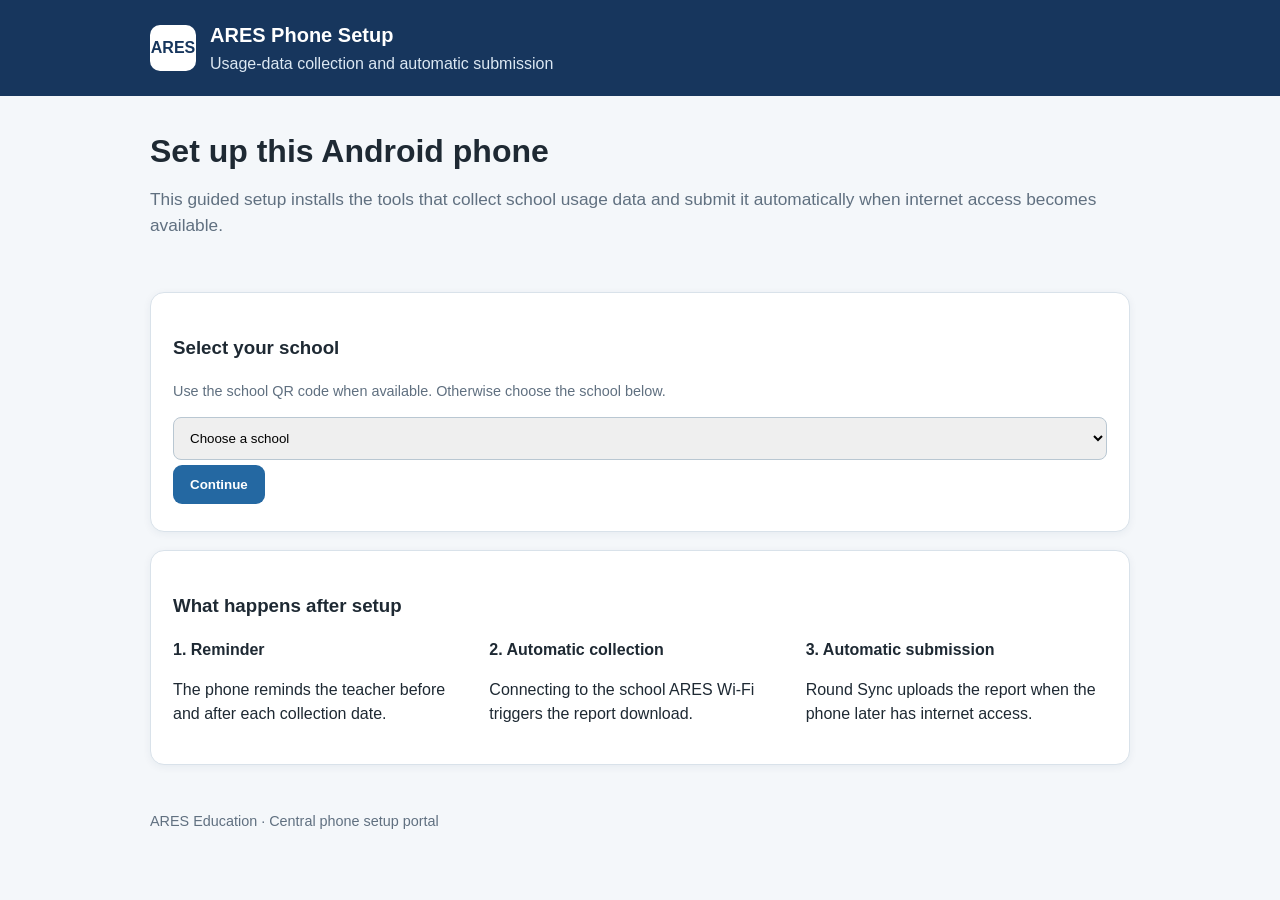
==== public/setup.html @ 6d2ea861 "Initial ARES usage collection implementation" ====
<!doctype html><html lang="en"><head><meta charset="utf-8"><meta name="viewport" content="width=device-width,initial-scale=1"><title>ARES Guided Setup</title><link rel="stylesheet" href="assets/css/site.css"></head><body>
<header><div class="wrap brand"><div class="mark">ARES</div><div><h1>ARES Guided Setup</h1><p id="subtitle">Preparing school configuration…</p></div></div></header>
<main class="wrap"><section class="hero"><h2>Complete these setup steps</h2><div class="progress"><div id="progressBar"></div></div><p id="progressText" class="small">0 of 6 completed</p></section>
<div id="schoolCard" class="school-banner"></div><div id="errorBox" class="notice error hidden"></div><div id="assetWarning" class="notice warn hidden"></div>
<section class="card step"><div class="stepno">1</div><div><h3>Install Round Sync</h3><p>Install the approved Round Sync release. Android may ask you to allow installation from your browser.</p><a id="roundSyncBtn" class="btn" href="#">Download Round Sync</a><a class="btn secondary" href="https://github.com/newhinton/Round-Sync/releases" target="_blank" rel="noopener">Official releases</a><div class="checklist"><label><input type="checkbox" data-check="roundsync-installed"> Round Sync is installed</label></div></div></section>
<section class="card step"><div class="stepno">2</div><div><h3>Install MacroDroid</h3><p>MacroDroid manages reminders, detects the ARES Wi-Fi connection, and starts collection.</p><a class="btn" href="https://play.google.com/store/apps/details?id=com.arlosoft.macrodroid" target="_blank" rel="noopener">Install from Google Play</a><div class="checklist"><label><input type="checkbox" data-check="macrodroid-installed"> MacroDroid is installed</label></div></div></section>
<section class="card step"><div class="stepno">3</div><div><h3>Import Round Sync settings</h3><p>Download the common ARES configuration, then in Round Sync choose <strong>Import Config</strong>.</p><a id="roundConfigBtn" class="btn" href="#" download>Download Round Sync configuration</a><div class="checklist"><label><input type="checkbox" data-check="roundsync-imported"> Configuration imported successfully</label></div></div></section>
<section class="card step"><div class="stepno">4</div><div><h3>Import school automation</h3><p>This file contains the school code, ARES Wi-Fi name, local server address, reminder dates, and collection workflow.</p><a id="macroConfigBtn" class="btn" href="#" download>Download school automation</a><div class="checklist"><label><input type="checkbox" data-check="macro-imported"> School automation imported</label></div></div></section>
<section class="card step"><div class="stepno">5</div><div><h3>Approve required permissions</h3><div class="checklist"><label><input type="checkbox" data-check="notifications"> Notifications allowed for both apps</label><label><input type="checkbox" data-check="files"> Downloads/ARES-Usage folder access allowed</label><label><input type="checkbox" data-check="wifi"> Wi-Fi / nearby-device permission allowed</label><label><input type="checkbox" data-check="battery"> Battery use set to unrestricted</label><label><input type="checkbox" data-check="background"> Background data and autostart allowed</label></div></div></section>
<section class="card step"><div class="stepno">6</div><div><h3>Run the internet test</h3><p>Download the test file, place it in the ARES usage folder, then run the Round Sync task. The central system should receive it.</p><a id="testFileBtn" class="btn" href="#" download>Download test file</a><button id="recordTestBtn" class="btn success">Record test attempt</button><div id="testResult" class="notice hidden"></div><div class="checklist"><label><input type="checkbox" data-check="test-complete"> Central test confirmed</label></div></div></section>
<section class="card"><h3>School-network validation</h3><p>At the school, connect this phone to <strong id="ssidText"></strong>. The automation should download a test report from <span class="code" id="serverText"></span>. After leaving that network and regaining internet, Round Sync should submit it.</p><p><a href="troubleshooting.html" class="btn secondary">Troubleshooting</a></p></section>
</main><footer><div class="wrap">Keep this page bookmarked for reinstallation and support.</div></footer><script src="assets/js/common.js"></script><script src="assets/js/setup.js"></script></body></html>
---- public/assets/css/site.css ----
:root{--navy:#17365d;--blue:#2468a2;--green:#2f7d4a;--gold:#d99b2b;--red:#a23832;--ink:#1e2933;--muted:#607080;--line:#d9e2ea;--bg:#f4f7fa;--white:#fff}
*{box-sizing:border-box}body{margin:0;font-family:Arial,Helvetica,sans-serif;color:var(--ink);background:var(--bg);line-height:1.5}a{color:var(--blue)}header{background:var(--navy);color:#fff;padding:20px 0}.wrap{width:min(980px,92vw);margin:auto}.brand{display:flex;gap:14px;align-items:center}.mark{width:46px;height:46px;border-radius:10px;background:#fff;color:var(--navy);display:grid;place-items:center;font-weight:700}.brand h1{font-size:1.25rem;margin:0}.brand p{margin:2px 0 0;color:#dce8f3}.hero{padding:34px 0 18px}.hero h2{font-size:2rem;line-height:1.15;margin:.2rem 0}.hero p{font-size:1.08rem;color:var(--muted)}.card{background:var(--white);border:1px solid var(--line);border-radius:14px;padding:22px;margin:18px 0;box-shadow:0 2px 9px rgba(23,54,93,.06)}.step{display:grid;grid-template-columns:44px 1fr;gap:14px}.stepno{width:36px;height:36px;border-radius:50%;display:grid;place-items:center;background:var(--navy);color:#fff;font-weight:700}.btn{display:inline-block;border:0;border-radius:9px;background:var(--blue);color:#fff;text-decoration:none;padding:12px 17px;font-weight:700;cursor:pointer;margin:5px 8px 5px 0}.btn.secondary{background:#eef4f8;color:var(--navy);border:1px solid #b9cbd9}.btn.success{background:var(--green)}.btn.warn{background:var(--gold);color:#202020}.notice{border-left:5px solid var(--blue);background:#eef6fb;padding:13px 15px;border-radius:7px}.notice.warn{border-color:var(--gold);background:#fff8e9}.notice.error{border-color:var(--red);background:#fff0ef}.status{display:inline-flex;align-items:center;gap:7px;border-radius:20px;padding:6px 10px;font-weight:700;font-size:.9rem}.status.ok{background:#e7f5ec;color:#22633b}.status.missing{background:#fdecea;color:#8a2f2a}.grid{display:grid;grid-template-columns:repeat(auto-fit,minmax(250px,1fr));gap:15px}.checklist label{display:block;padding:9px 0;border-bottom:1px solid var(--line)}.checklist input{transform:scale(1.25);margin-right:9px}.small{font-size:.9rem;color:var(--muted)}.school-banner{background:#eaf2f9;border:1px solid #c3d5e4;border-radius:12px;padding:16px}.hidden{display:none!important}footer{padding:28px 0;color:var(--muted);font-size:.9rem}.progress{height:10px;background:#dfe7ee;border-radius:10px;overflow:hidden}.progress>div{height:100%;background:var(--green);width:0}.code{font-family:ui-monospace,SFMono-Regular,Consolas,monospace;background:#eef2f5;padding:2px 5px;border-radius:4px}.admin-table{width:100%;border-collapse:collapse}.admin-table th,.admin-table td{padding:9px;border-bottom:1px solid var(--line);text-align:left}.admin-table th{background:#eef3f7}@media(max-width:600px){.hero h2{font-size:1.55rem}.card{padding:17px}.btn{display:block;text-align:center;width:100%;margin:8px 0}.step{grid-template-columns:36px 1fr}}
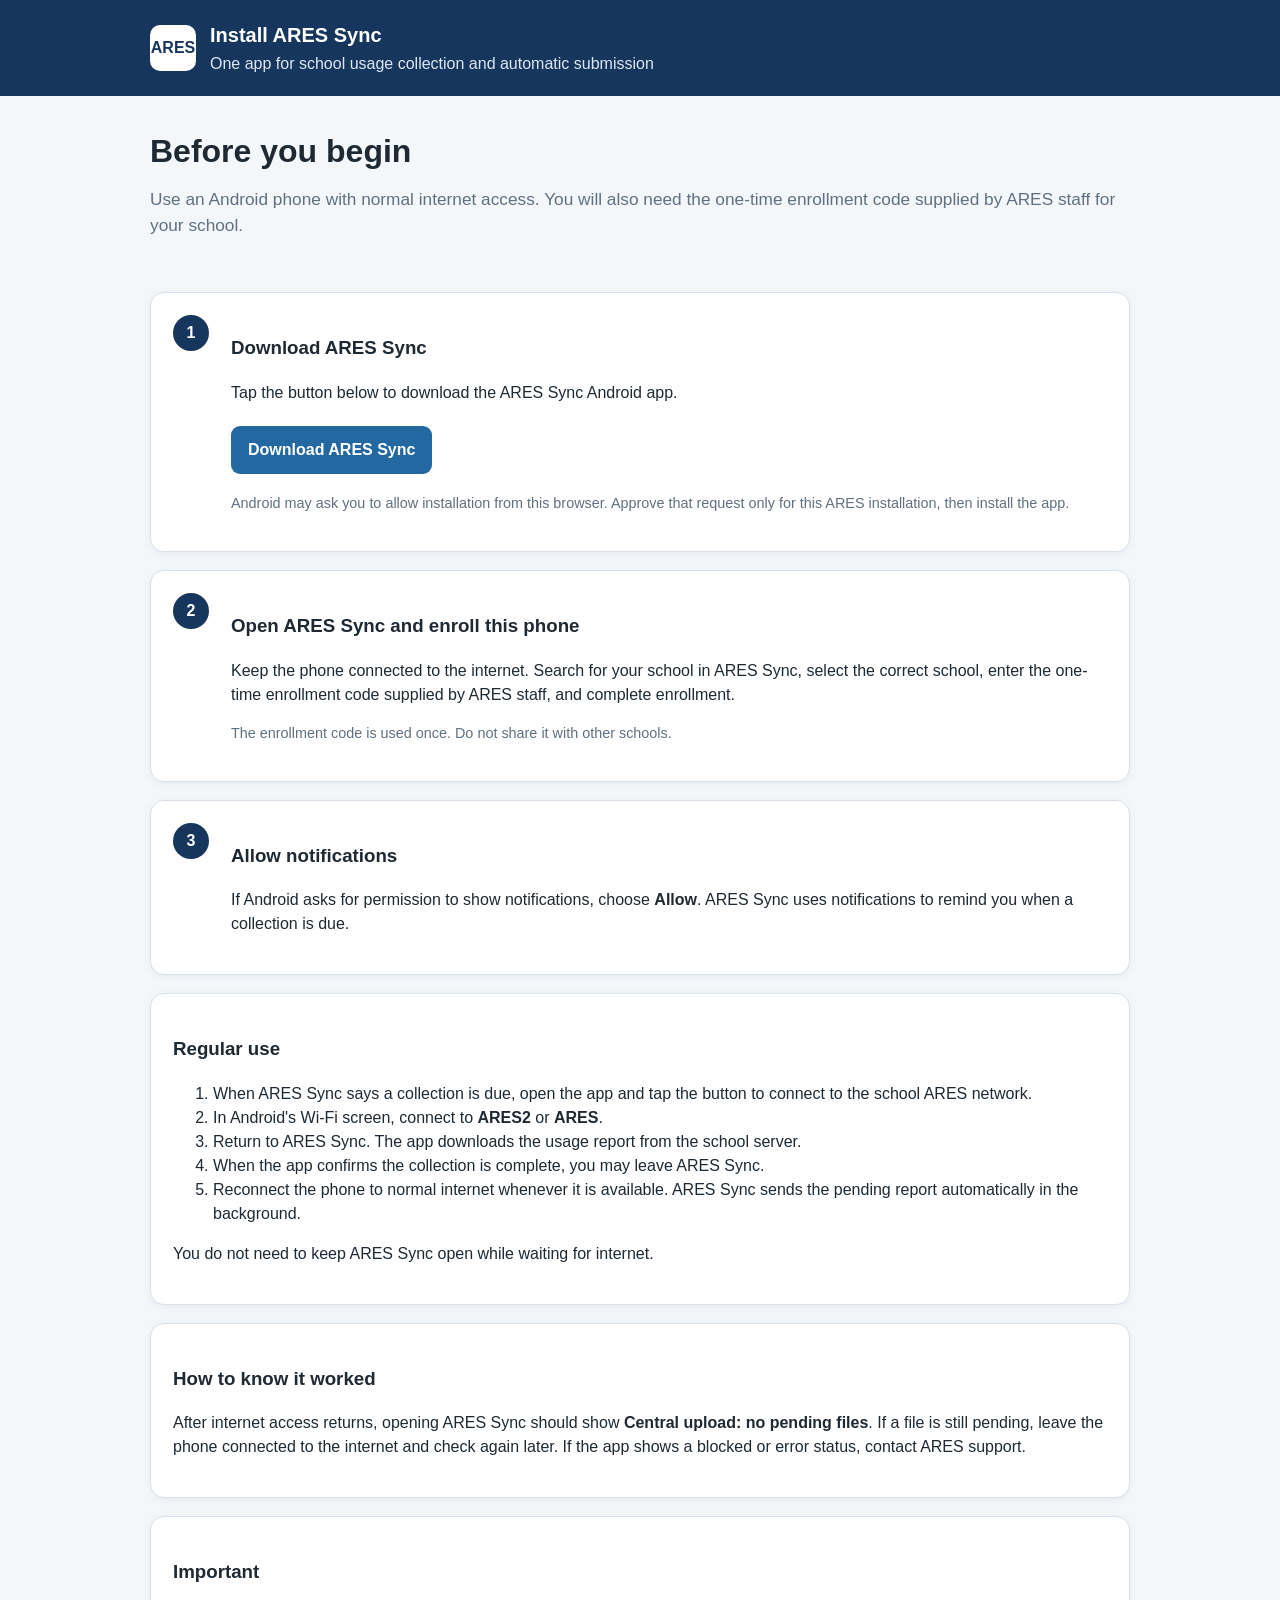
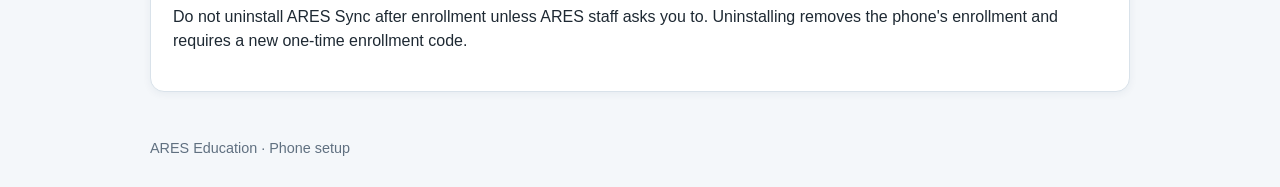
==== commit 26f47ad4: "Replace legacy phone setup portal AI-Task-ID: ares-20260908-teacher-phone-setup AI-Model: sol AI-Rec" ====
--- a/public/setup.html
+++ b/public/setup.html
@@ -1,12 +1,11 @@
-<!doctype html><html lang="en"><head><meta charset="utf-8"><meta name="viewport" content="width=device-width,initial-scale=1"><title>ARES Guided Setup</title><link rel="stylesheet" href="assets/css/site.css"></head><body>
-<header><div class="wrap brand"><div class="mark">ARES</div><div><h1>ARES Guided Setup</h1><p id="subtitle">Preparing school configuration…</p></div></div></header>
-<main class="wrap"><section class="hero"><h2>Complete these setup steps</h2><div class="progress"><div id="progressBar"></div></div><p id="progressText" class="small">0 of 6 completed</p></section>
-<div id="schoolCard" class="school-banner"></div><div id="errorBox" class="notice error hidden"></div><div id="assetWarning" class="notice warn hidden"></div>
-<section class="card step"><div class="stepno">1</div><div><h3>Install Round Sync</h3><p>Install the approved Round Sync release. Android may ask you to allow installation from your browser.</p><a id="roundSyncBtn" class="btn" href="#">Download Round Sync</a><a class="btn secondary" href="https://github.com/newhinton/Round-Sync/releases" target="_blank" rel="noopener">Official releases</a><div class="checklist"><label><input type="checkbox" data-check="roundsync-installed"> Round Sync is installed</label></div></div></section>
-<section class="card step"><div class="stepno">2</div><div><h3>Install MacroDroid</h3><p>MacroDroid manages reminders, detects the ARES Wi-Fi connection, and starts collection.</p><a class="btn" href="https://play.google.com/store/apps/details?id=com.arlosoft.macrodroid" target="_blank" rel="noopener">Install from Google Play</a><div class="checklist"><label><input type="checkbox" data-check="macrodroid-installed"> MacroDroid is installed</label></div></div></section>
-<section class="card step"><div class="stepno">3</div><div><h3>Import Round Sync settings</h3><p>Download the common ARES configuration, then in Round Sync choose <strong>Import Config</strong>.</p><a id="roundConfigBtn" class="btn" href="#" download>Download Round Sync configuration</a><div class="checklist"><label><input type="checkbox" data-check="roundsync-imported"> Configuration imported successfully</label></div></div></section>
-<section class="card step"><div class="stepno">4</div><div><h3>Import school automation</h3><p>This file contains the school code, ARES Wi-Fi name, local server address, reminder dates, and collection workflow.</p><a id="macroConfigBtn" class="btn" href="#" download>Download school automation</a><div class="checklist"><label><input type="checkbox" data-check="macro-imported"> School automation imported</label></div></div></section>
-<section class="card step"><div class="stepno">5</div><div><h3>Approve required permissions</h3><div class="checklist"><label><input type="checkbox" data-check="notifications"> Notifications allowed for both apps</label><label><input type="checkbox" data-check="files"> Downloads/ARES-Usage folder access allowed</label><label><input type="checkbox" data-check="wifi"> Wi-Fi / nearby-device permission allowed</label><label><input type="checkbox" data-check="battery"> Battery use set to unrestricted</label><label><input type="checkbox" data-check="background"> Background data and autostart allowed</label></div></div></section>
-<section class="card step"><div class="stepno">6</div><div><h3>Run the internet test</h3><p>Download the test file, place it in the ARES usage folder, then run the Round Sync task. The central system should receive it.</p><a id="testFileBtn" class="btn" href="#" download>Download test file</a><button id="recordTestBtn" class="btn success">Record test attempt</button><div id="testResult" class="notice hidden"></div><div class="checklist"><label><input type="checkbox" data-check="test-complete"> Central test confirmed</label></div></div></section>
-<section class="card"><h3>School-network validation</h3><p>At the school, connect this phone to <strong id="ssidText"></strong>. The automation should download a test report from <span class="code" id="serverText"></span>. After leaving that network and regaining internet, Round Sync should submit it.</p><p><a href="troubleshooting.html" class="btn secondary">Troubleshooting</a></p></section>
-</main><footer><div class="wrap">Keep this page bookmarked for reinstallation and support.</div></footer><script src="assets/js/common.js"></script><script src="assets/js/setup.js"></script></body></html>
+<!doctype html><html lang="en"><head><meta charset="utf-8"><meta name="viewport" content="width=device-width,initial-scale=1"><title>Install ARES Sync</title><link rel="stylesheet" href="assets/css/site.css"></head><body>
+<header><div class="wrap brand"><div class="mark">ARES</div><div><h1>Install ARES Sync</h1><p>One app for school usage collection and automatic submission</p></div></div></header>
+<main class="wrap">
+<section class="hero"><h2>Before you begin</h2><p>Use an Android phone with normal internet access. You will also need the one-time enrollment code supplied by ARES staff for your school.</p></section>
+<section class="card step"><div class="stepno">1</div><div><h3>Download ARES Sync</h3><p>Tap the button below to download the ARES Sync Android app.</p><a class="btn" href="assets/downloads/ares-sync.apk" download>Download ARES Sync</a><p class="small">Android may ask you to allow installation from this browser. Approve that request only for this ARES installation, then install the app.</p></div></section>
+<section class="card step"><div class="stepno">2</div><div><h3>Open ARES Sync and enroll this phone</h3><p>Keep the phone connected to the internet. Search for your school in ARES Sync, select the correct school, enter the one-time enrollment code supplied by ARES staff, and complete enrollment.</p><p class="small">The enrollment code is used once. Do not share it with other schools.</p></div></section>
+<section class="card step"><div class="stepno">3</div><div><h3>Allow notifications</h3><p>If Android asks for permission to show notifications, choose <strong>Allow</strong>. ARES Sync uses notifications to remind you when a collection is due.</p></div></section>
+<section class="card"><h3>Regular use</h3><ol><li>When ARES Sync says a collection is due, open the app and tap the button to connect to the school ARES network.</li><li>In Android's Wi-Fi screen, connect to <strong>ARES2</strong> or <strong>ARES</strong>.</li><li>Return to ARES Sync. The app downloads the usage report from the school server.</li><li>When the app confirms the collection is complete, you may leave ARES Sync.</li><li>Reconnect the phone to normal internet whenever it is available. ARES Sync sends the pending report automatically in the background.</li></ol><p>You do not need to keep ARES Sync open while waiting for internet.</p></section>
+<section class="card"><h3>How to know it worked</h3><p>After internet access returns, opening ARES Sync should show <strong>Central upload: no pending files</strong>. If a file is still pending, leave the phone connected to the internet and check again later. If the app shows a blocked or error status, contact ARES support.</p></section>
+<section class="card"><h3>Important</h3><p>Do not uninstall ARES Sync after enrollment unless ARES staff asks you to. Uninstalling removes the phone's enrollment and requires a new one-time enrollment code.</p></section>
+</main><footer><div class="wrap">ARES Education · Phone setup</div></footer></body></html>
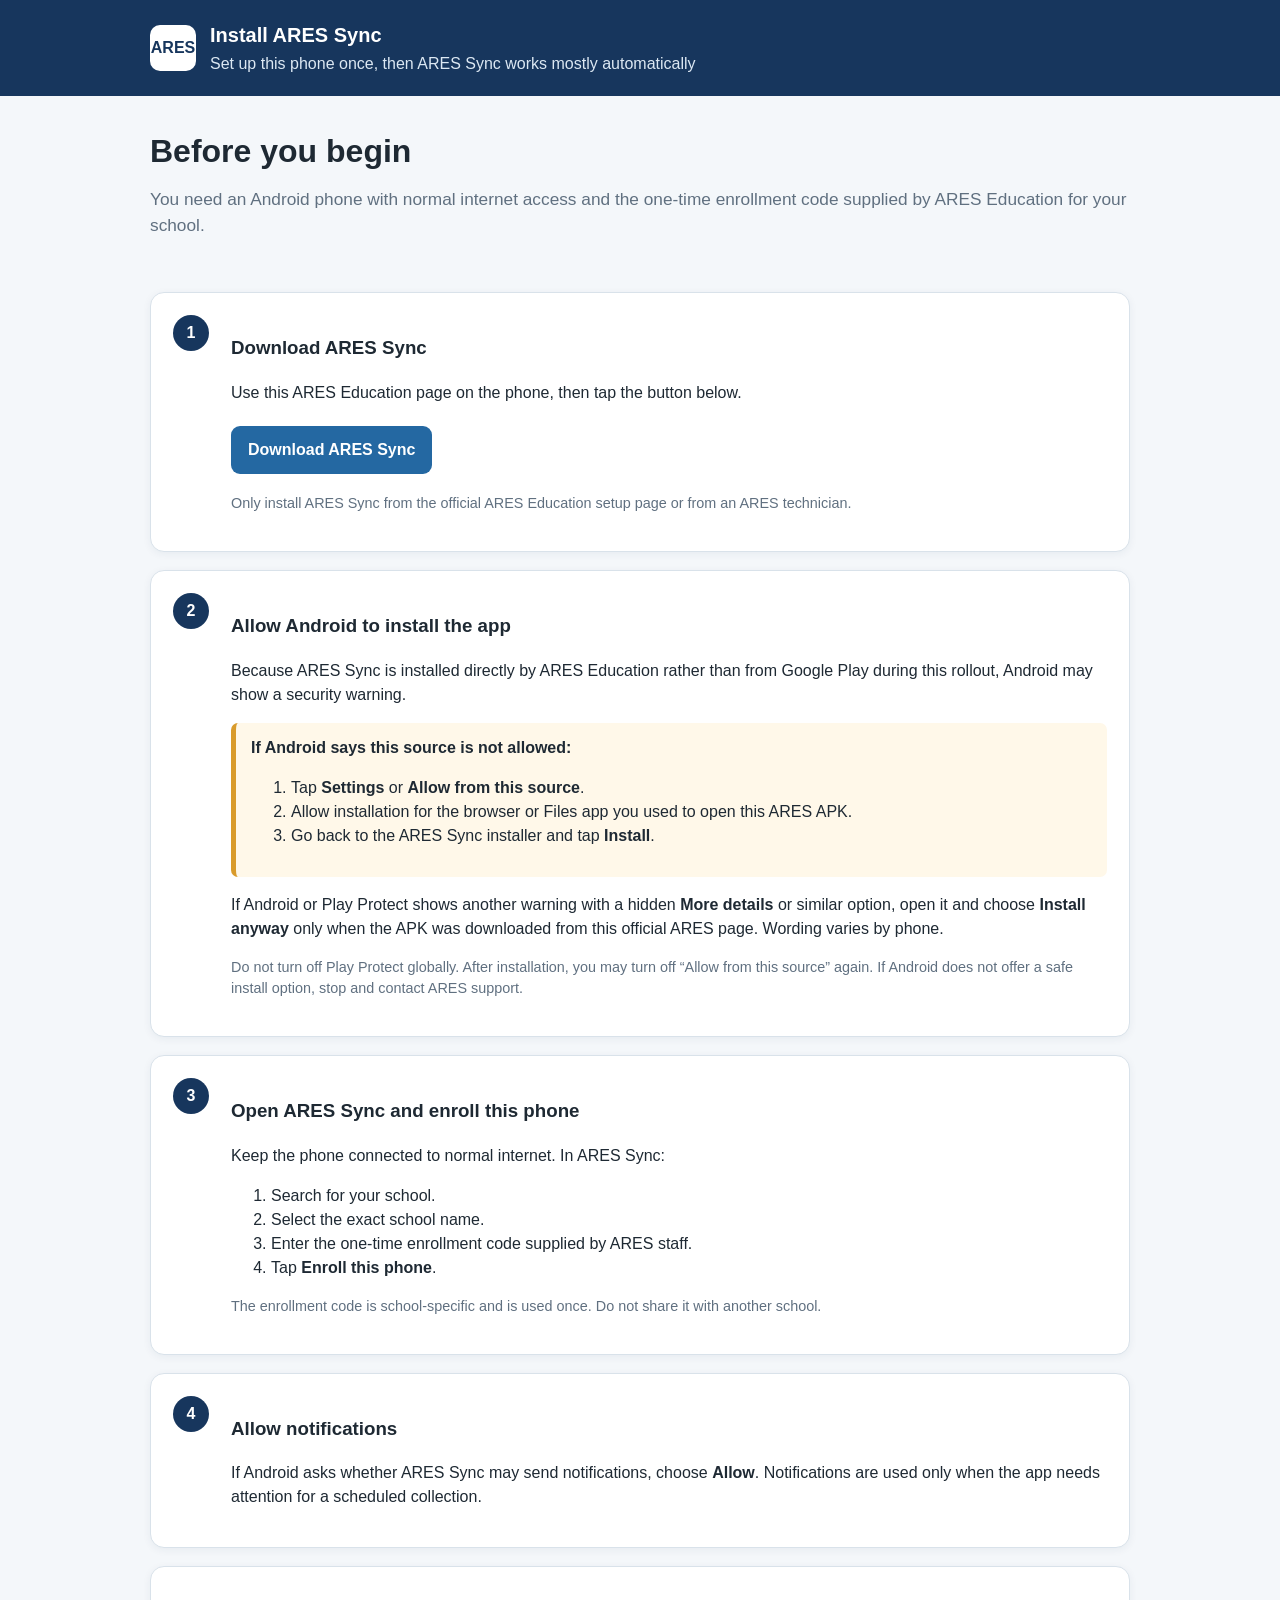
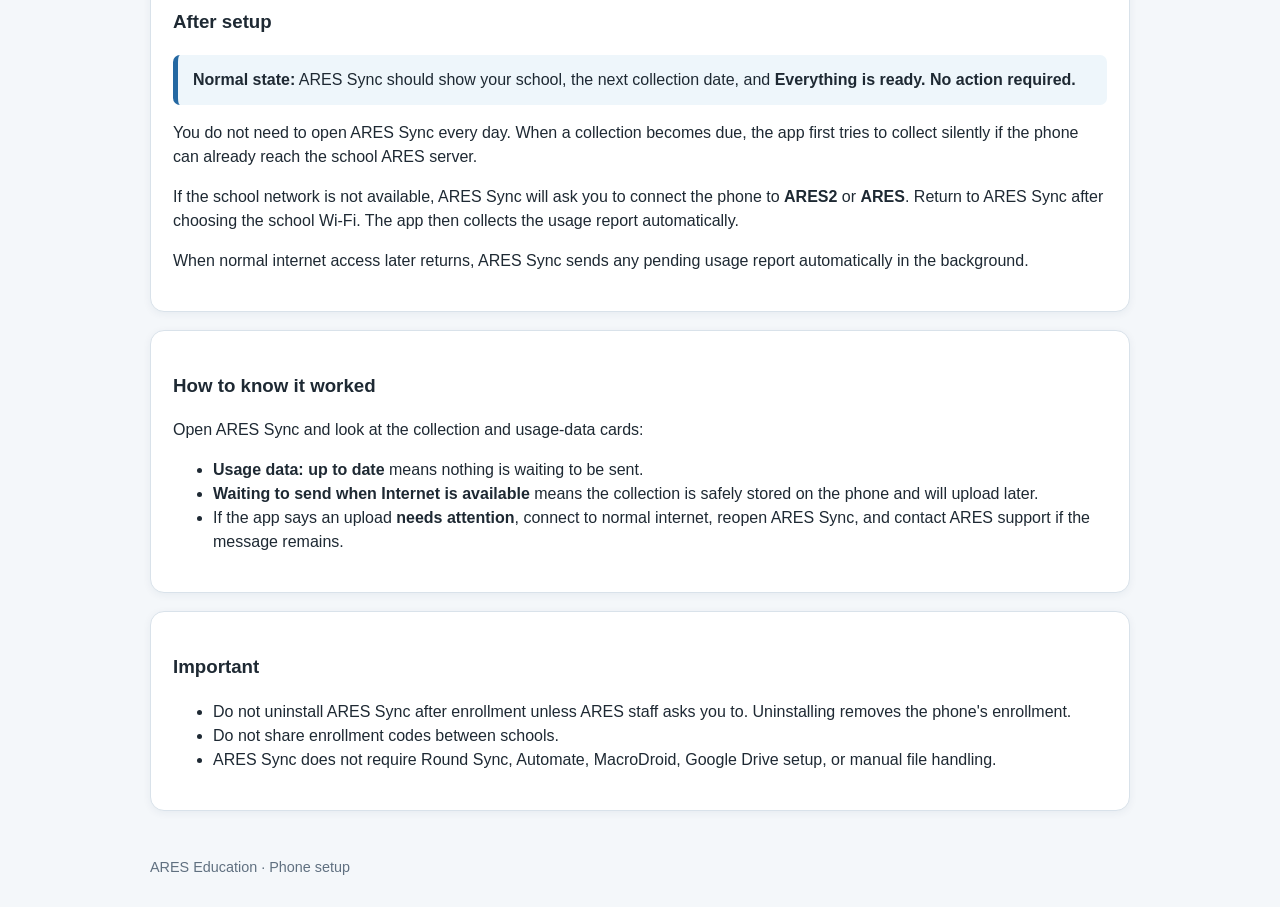
==== commit bb2737f0: "Productize Android setup portal and distribution docs AI-Task-ID: ares-20260911-setup-portal-product" ====
--- a/public/setup.html
+++ b/public/setup.html
@@ -1,11 +1,107 @@
-<!doctype html><html lang="en"><head><meta charset="utf-8"><meta name="viewport" content="width=device-width,initial-scale=1"><title>Install ARES Sync</title><link rel="stylesheet" href="assets/css/site.css"></head><body>
-<header><div class="wrap brand"><div class="mark">ARES</div><div><h1>Install ARES Sync</h1><p>One app for school usage collection and automatic submission</p></div></div></header>
+<!doctype html>
+<html lang="en">
+<head>
+  <meta charset="utf-8">
+  <meta name="viewport" content="width=device-width,initial-scale=1">
+  <title>Install ARES Sync</title>
+  <link rel="stylesheet" href="assets/css/site.css">
+</head>
+<body>
+<header>
+  <div class="wrap brand">
+    <div class="mark">ARES</div>
+    <div>
+      <h1>Install ARES Sync</h1>
+      <p>Set up this phone once, then ARES Sync works mostly automatically</p>
+    </div>
+  </div>
+</header>
 <main class="wrap">
-<section class="hero"><h2>Before you begin</h2><p>Use an Android phone with normal internet access. You will also need the one-time enrollment code supplied by ARES staff for your school.</p></section>
-<section class="card step"><div class="stepno">1</div><div><h3>Download ARES Sync</h3><p>Tap the button below to download the ARES Sync Android app.</p><a class="btn" href="assets/downloads/ares-sync.apk" download>Download ARES Sync</a><p class="small">Android may ask you to allow installation from this browser. Approve that request only for this ARES installation, then install the app.</p></div></section>
-<section class="card step"><div class="stepno">2</div><div><h3>Open ARES Sync and enroll this phone</h3><p>Keep the phone connected to the internet. Search for your school in ARES Sync, select the correct school, enter the one-time enrollment code supplied by ARES staff, and complete enrollment.</p><p class="small">The enrollment code is used once. Do not share it with other schools.</p></div></section>
-<section class="card step"><div class="stepno">3</div><div><h3>Allow notifications</h3><p>If Android asks for permission to show notifications, choose <strong>Allow</strong>. ARES Sync uses notifications to remind you when a collection is due.</p></div></section>
-<section class="card"><h3>Regular use</h3><ol><li>When ARES Sync says a collection is due, open the app and tap the button to connect to the school ARES network.</li><li>In Android's Wi-Fi screen, connect to <strong>ARES2</strong> or <strong>ARES</strong>.</li><li>Return to ARES Sync. The app downloads the usage report from the school server.</li><li>When the app confirms the collection is complete, you may leave ARES Sync.</li><li>Reconnect the phone to normal internet whenever it is available. ARES Sync sends the pending report automatically in the background.</li></ol><p>You do not need to keep ARES Sync open while waiting for internet.</p></section>
-<section class="card"><h3>How to know it worked</h3><p>After internet access returns, opening ARES Sync should show <strong>Central upload: no pending files</strong>. If a file is still pending, leave the phone connected to the internet and check again later. If the app shows a blocked or error status, contact ARES support.</p></section>
-<section class="card"><h3>Important</h3><p>Do not uninstall ARES Sync after enrollment unless ARES staff asks you to. Uninstalling removes the phone's enrollment and requires a new one-time enrollment code.</p></section>
-</main><footer><div class="wrap">ARES Education · Phone setup</div></footer></body></html>
+  <section class="hero">
+    <h2>Before you begin</h2>
+    <p>You need an Android phone with normal internet access and the one-time enrollment code supplied by ARES Education for your school.</p>
+  </section>
+
+  <section class="card step">
+    <div class="stepno">1</div>
+    <div>
+      <h3>Download ARES Sync</h3>
+      <p>Use this ARES Education page on the phone, then tap the button below.</p>
+      <a class="btn" href="assets/downloads/ares-sync.apk" download>Download ARES Sync</a>
+      <p class="small">Only install ARES Sync from the official ARES Education setup page or from an ARES technician.</p>
+    </div>
+  </section>
+
+  <section class="card step">
+    <div class="stepno">2</div>
+    <div>
+      <h3>Allow Android to install the app</h3>
+      <p>Because ARES Sync is installed directly by ARES Education rather than from Google Play during this rollout, Android may show a security warning.</p>
+      <div class="notice warn">
+        <strong>If Android says this source is not allowed:</strong>
+        <ol>
+          <li>Tap <strong>Settings</strong> or <strong>Allow from this source</strong>.</li>
+          <li>Allow installation for the browser or Files app you used to open this ARES APK.</li>
+          <li>Go back to the ARES Sync installer and tap <strong>Install</strong>.</li>
+        </ol>
+      </div>
+      <p>If Android or Play Protect shows another warning with a hidden <strong>More details</strong> or similar option, open it and choose <strong>Install anyway</strong> only when the APK was downloaded from this official ARES page. Wording varies by phone.</p>
+      <p class="small">Do not turn off Play Protect globally. After installation, you may turn off “Allow from this source” again. If Android does not offer a safe install option, stop and contact ARES support.</p>
+    </div>
+  </section>
+
+  <section class="card step">
+    <div class="stepno">3</div>
+    <div>
+      <h3>Open ARES Sync and enroll this phone</h3>
+      <p>Keep the phone connected to normal internet. In ARES Sync:</p>
+      <ol>
+        <li>Search for your school.</li>
+        <li>Select the exact school name.</li>
+        <li>Enter the one-time enrollment code supplied by ARES staff.</li>
+        <li>Tap <strong>Enroll this phone</strong>.</li>
+      </ol>
+      <p class="small">The enrollment code is school-specific and is used once. Do not share it with another school.</p>
+    </div>
+  </section>
+
+  <section class="card step">
+    <div class="stepno">4</div>
+    <div>
+      <h3>Allow notifications</h3>
+      <p>If Android asks whether ARES Sync may send notifications, choose <strong>Allow</strong>. Notifications are used only when the app needs attention for a scheduled collection.</p>
+    </div>
+  </section>
+
+  <section class="card">
+    <h3>After setup</h3>
+    <div class="notice">
+      <strong>Normal state:</strong> ARES Sync should show your school, the next collection date, and <strong>Everything is ready. No action required.</strong>
+    </div>
+    <p>You do not need to open ARES Sync every day. When a collection becomes due, the app first tries to collect silently if the phone can already reach the school ARES server.</p>
+    <p>If the school network is not available, ARES Sync will ask you to connect the phone to <strong>ARES2</strong> or <strong>ARES</strong>. Return to ARES Sync after choosing the school Wi-Fi. The app then collects the usage report automatically.</p>
+    <p>When normal internet access later returns, ARES Sync sends any pending usage report automatically in the background.</p>
+  </section>
+
+  <section class="card">
+    <h3>How to know it worked</h3>
+    <p>Open ARES Sync and look at the collection and usage-data cards:</p>
+    <ul>
+      <li><strong>Usage data: up to date</strong> means nothing is waiting to be sent.</li>
+      <li><strong>Waiting to send when Internet is available</strong> means the collection is safely stored on the phone and will upload later.</li>
+      <li>If the app says an upload <strong>needs attention</strong>, connect to normal internet, reopen ARES Sync, and contact ARES support if the message remains.</li>
+    </ul>
+  </section>
+
+  <section class="card">
+    <h3>Important</h3>
+    <ul>
+      <li>Do not uninstall ARES Sync after enrollment unless ARES staff asks you to. Uninstalling removes the phone's enrollment.</li>
+      <li>Do not share enrollment codes between schools.</li>
+      <li>ARES Sync does not require Round Sync, Automate, MacroDroid, Google Drive setup, or manual file handling.</li>
+    </ul>
+  </section>
+</main>
+<footer><div class="wrap">ARES Education · Phone setup</div></footer>
+</body>
+</html>
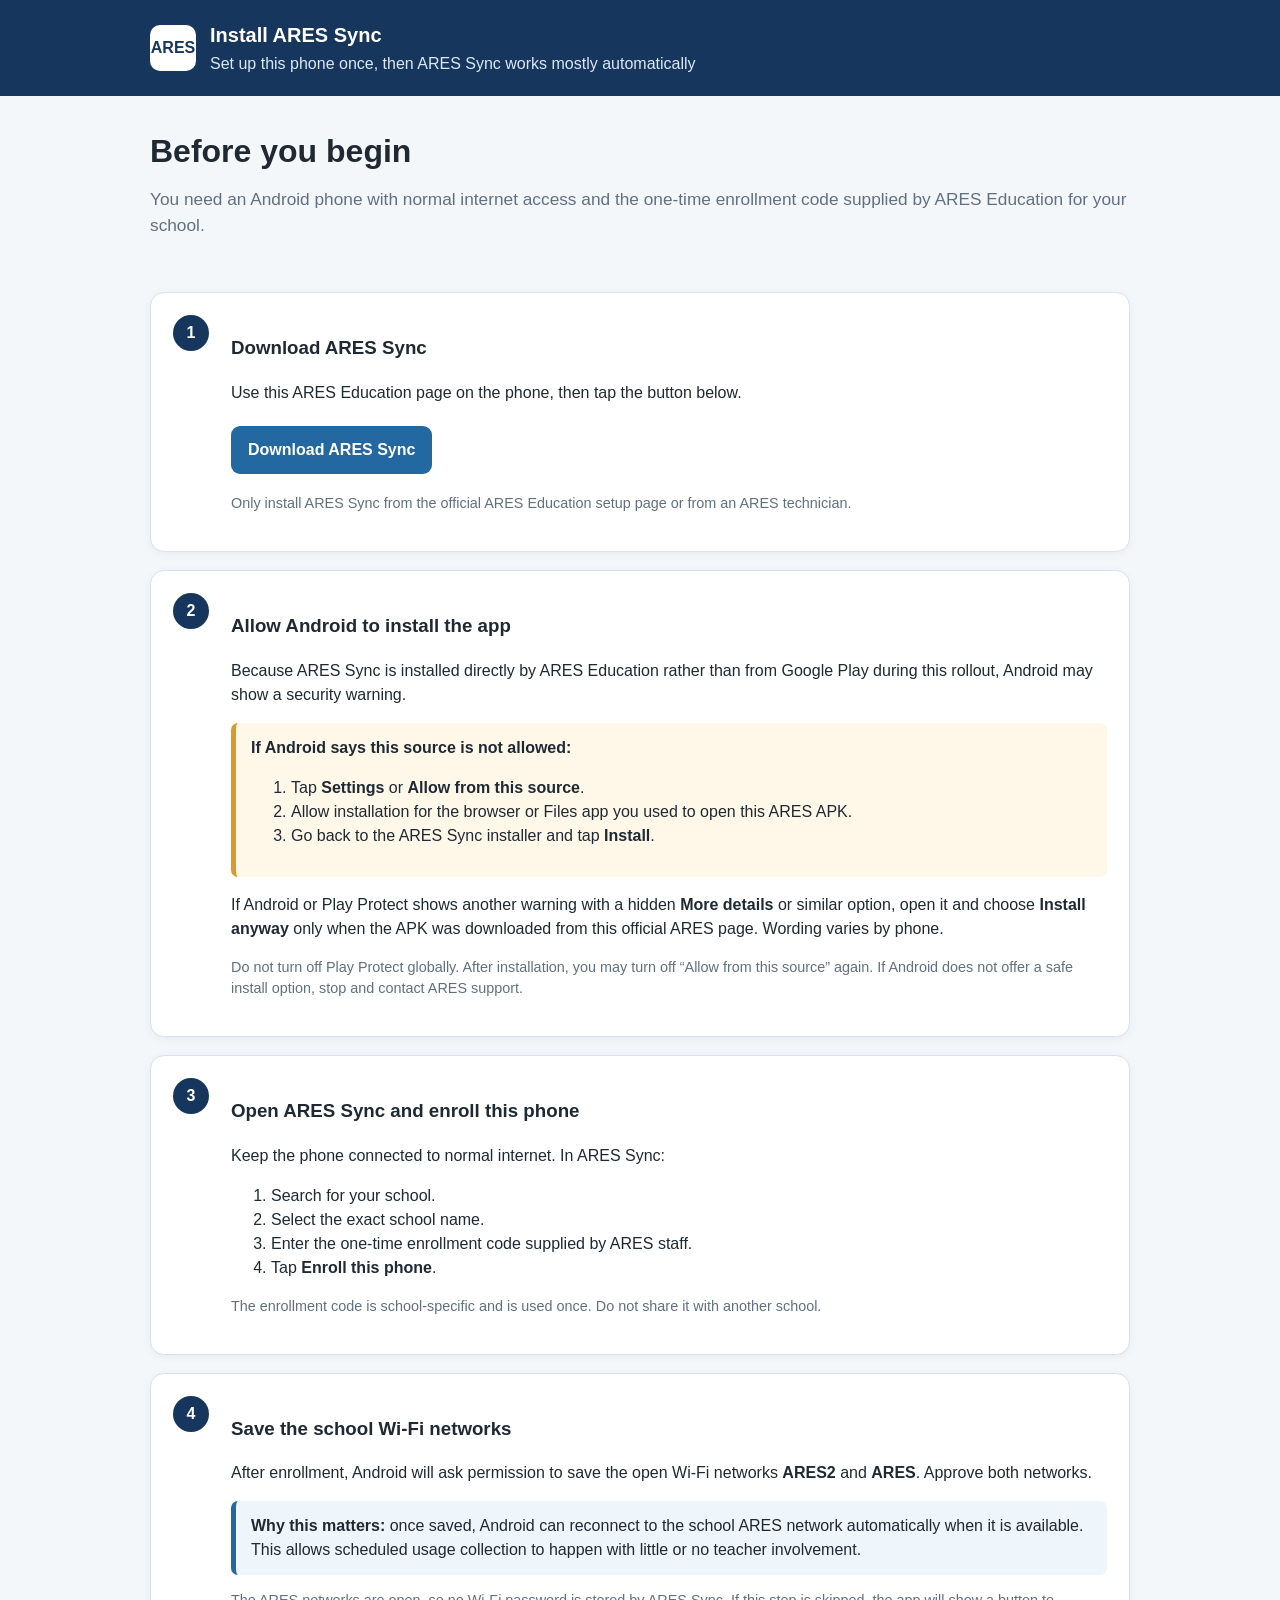
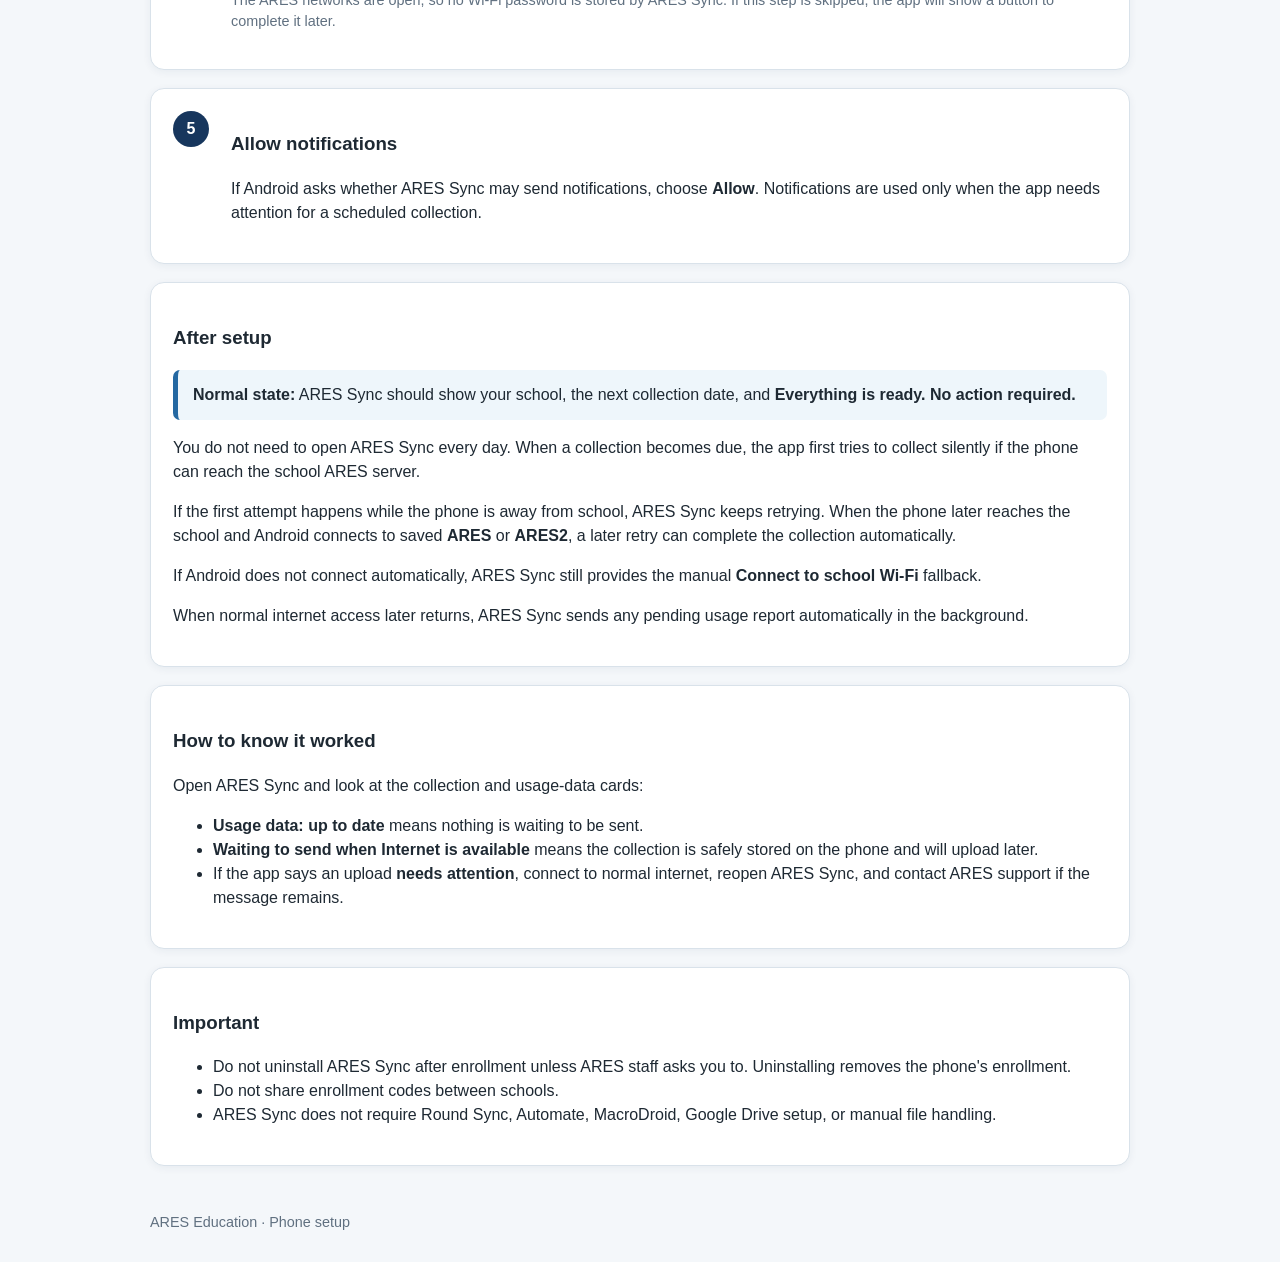
==== commit 97220cd3: "Add automatic ARES Wi-Fi onboarding AI-Task-ID: ares-20260913-auto-wifi-onboarding AI-Model: GPT-5.6" ====
--- a/public/setup.html
+++ b/public/setup.html
@@ -68,6 +68,18 @@
   <section class="card step">
     <div class="stepno">4</div>
     <div>
+      <h3>Save the school Wi-Fi networks</h3>
+      <p>After enrollment, Android will ask permission to save the open Wi-Fi networks <strong>ARES2</strong> and <strong>ARES</strong>. Approve both networks.</p>
+      <div class="notice">
+        <strong>Why this matters:</strong> once saved, Android can reconnect to the school ARES network automatically when it is available. This allows scheduled usage collection to happen with little or no teacher involvement.
+      </div>
+      <p class="small">The ARES networks are open, so no Wi-Fi password is stored by ARES Sync. If this step is skipped, the app will show a button to complete it later.</p>
+    </div>
+  </section>
+
+  <section class="card step">
+    <div class="stepno">5</div>
+    <div>
       <h3>Allow notifications</h3>
       <p>If Android asks whether ARES Sync may send notifications, choose <strong>Allow</strong>. Notifications are used only when the app needs attention for a scheduled collection.</p>
     </div>
@@ -78,8 +90,9 @@
     <div class="notice">
       <strong>Normal state:</strong> ARES Sync should show your school, the next collection date, and <strong>Everything is ready. No action required.</strong>
     </div>
-    <p>You do not need to open ARES Sync every day. When a collection becomes due, the app first tries to collect silently if the phone can already reach the school ARES server.</p>
-    <p>If the school network is not available, ARES Sync will ask you to connect the phone to <strong>ARES2</strong> or <strong>ARES</strong>. Return to ARES Sync after choosing the school Wi-Fi. The app then collects the usage report automatically.</p>
+    <p>You do not need to open ARES Sync every day. When a collection becomes due, the app first tries to collect silently if the phone can reach the school ARES server.</p>
+    <p>If the first attempt happens while the phone is away from school, ARES Sync keeps retrying. When the phone later reaches the school and Android connects to saved <strong>ARES</strong> or <strong>ARES2</strong>, a later retry can complete the collection automatically.</p>
+    <p>If Android does not connect automatically, ARES Sync still provides the manual <strong>Connect to school Wi-Fi</strong> fallback.</p>
     <p>When normal internet access later returns, ARES Sync sends any pending usage report automatically in the background.</p>
   </section>
 
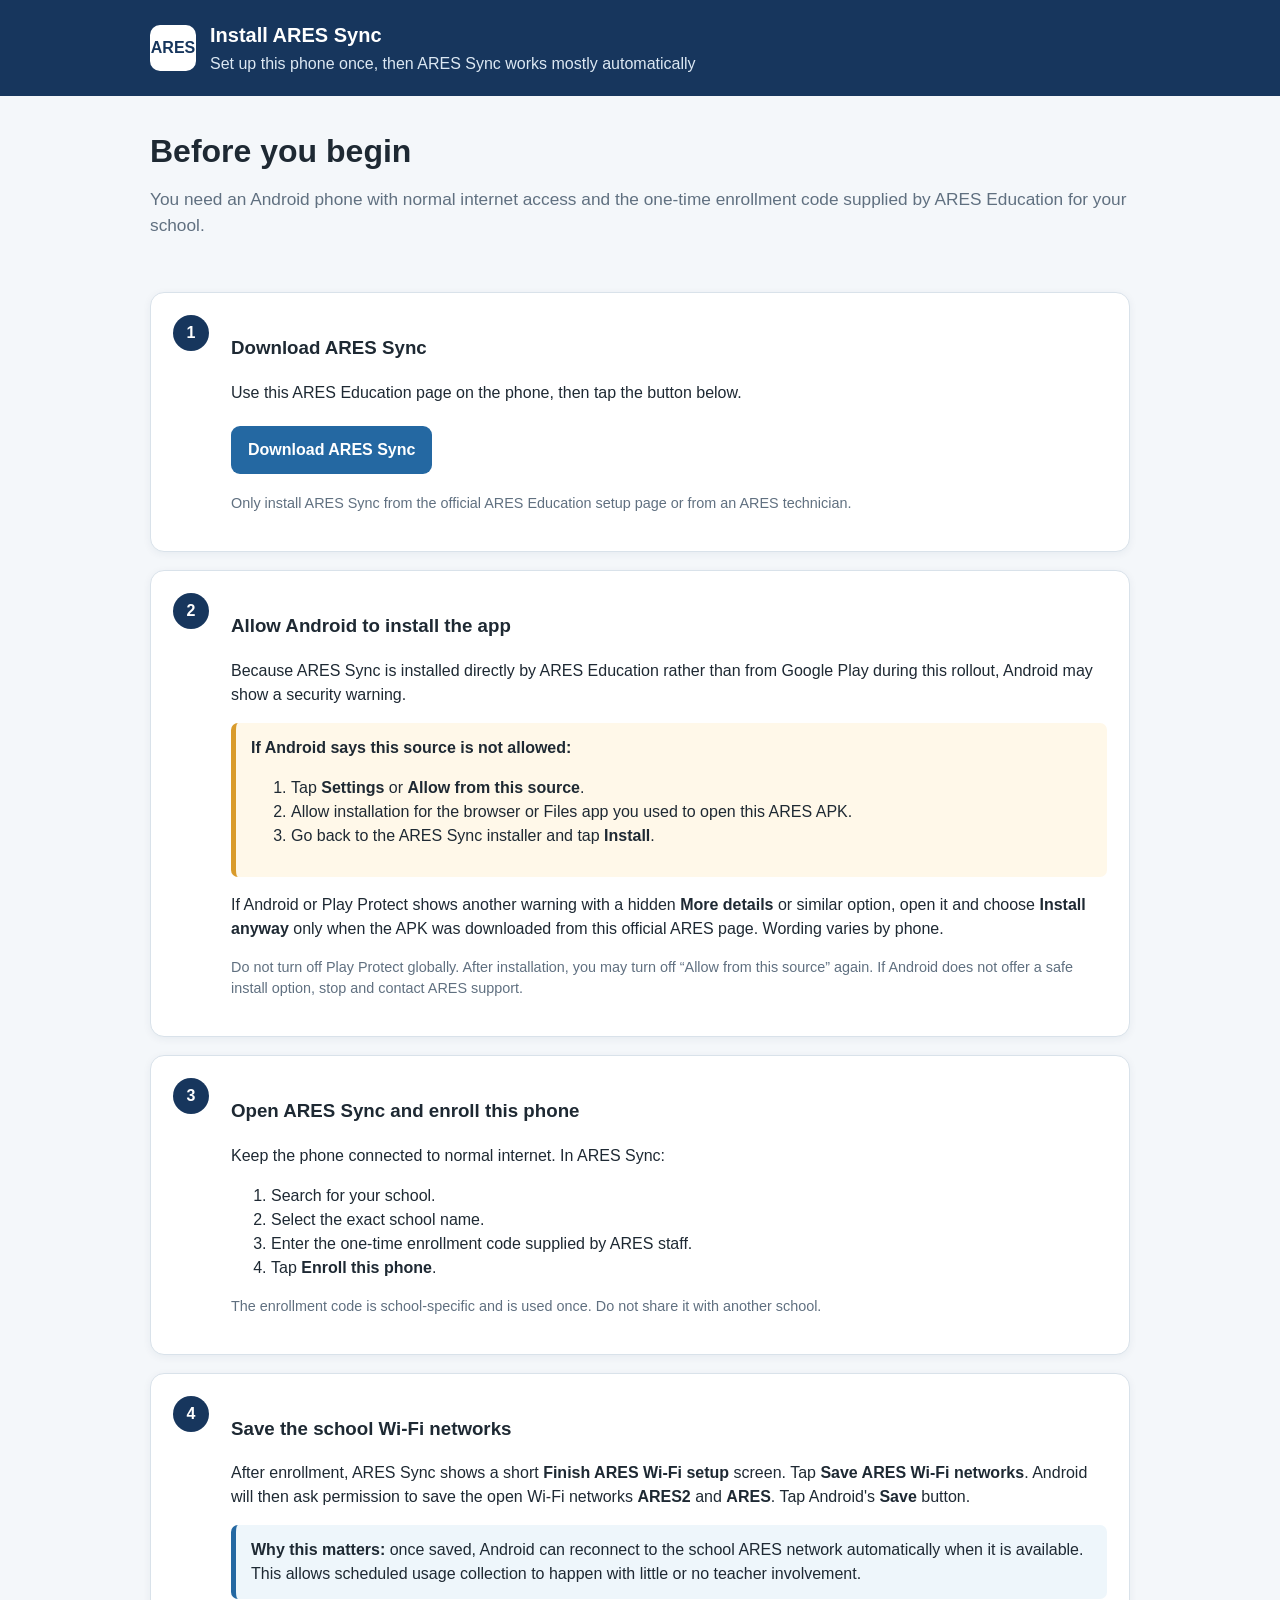
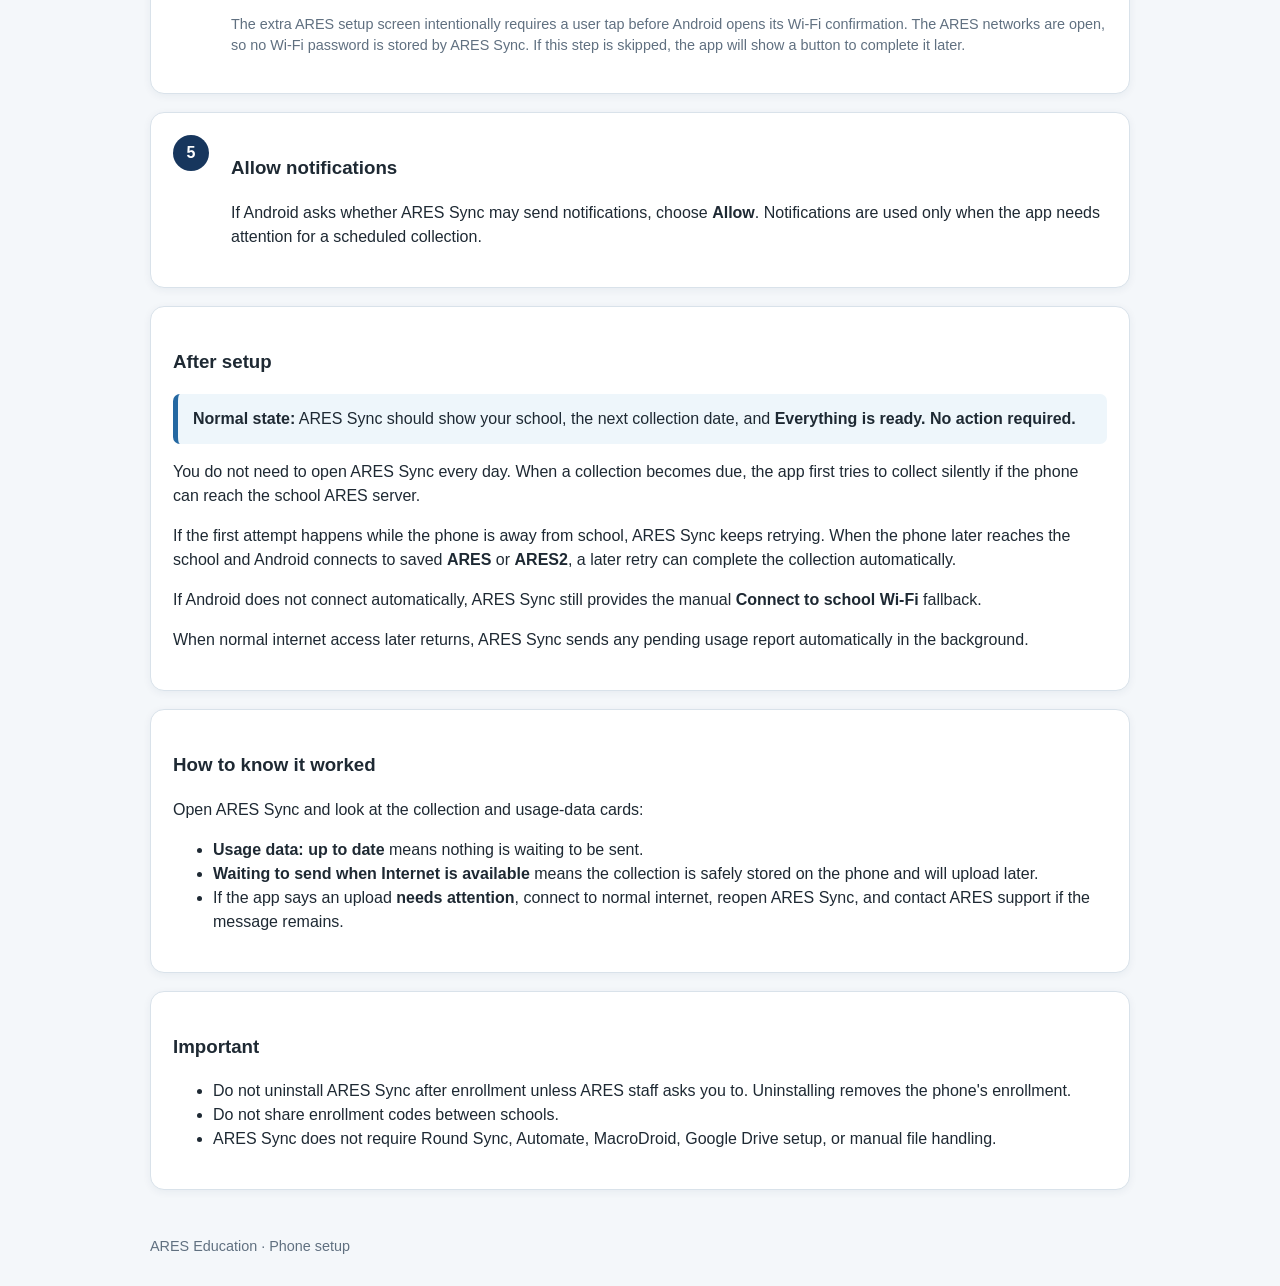
==== commit 04dafa41: "Stabilize user-initiated Wi-Fi setup AI-Task-ID: ares-20260913-wifi-user-initiation AI-Model: GPT-5." ====
--- a/public/setup.html
+++ b/public/setup.html
@@ -69,11 +69,11 @@
     <div class="stepno">4</div>
     <div>
       <h3>Save the school Wi-Fi networks</h3>
-      <p>After enrollment, Android will ask permission to save the open Wi-Fi networks <strong>ARES2</strong> and <strong>ARES</strong>. Approve both networks.</p>
+      <p>After enrollment, ARES Sync shows a short <strong>Finish ARES Wi-Fi setup</strong> screen. Tap <strong>Save ARES Wi-Fi networks</strong>. Android will then ask permission to save the open Wi-Fi networks <strong>ARES2</strong> and <strong>ARES</strong>. Tap Android's <strong>Save</strong> button.</p>
       <div class="notice">
         <strong>Why this matters:</strong> once saved, Android can reconnect to the school ARES network automatically when it is available. This allows scheduled usage collection to happen with little or no teacher involvement.
       </div>
-      <p class="small">The ARES networks are open, so no Wi-Fi password is stored by ARES Sync. If this step is skipped, the app will show a button to complete it later.</p>
+      <p class="small">The extra ARES setup screen intentionally requires a user tap before Android opens its Wi-Fi confirmation. The ARES networks are open, so no Wi-Fi password is stored by ARES Sync. If this step is skipped, the app will show a button to complete it later.</p>
     </div>
   </section>
 
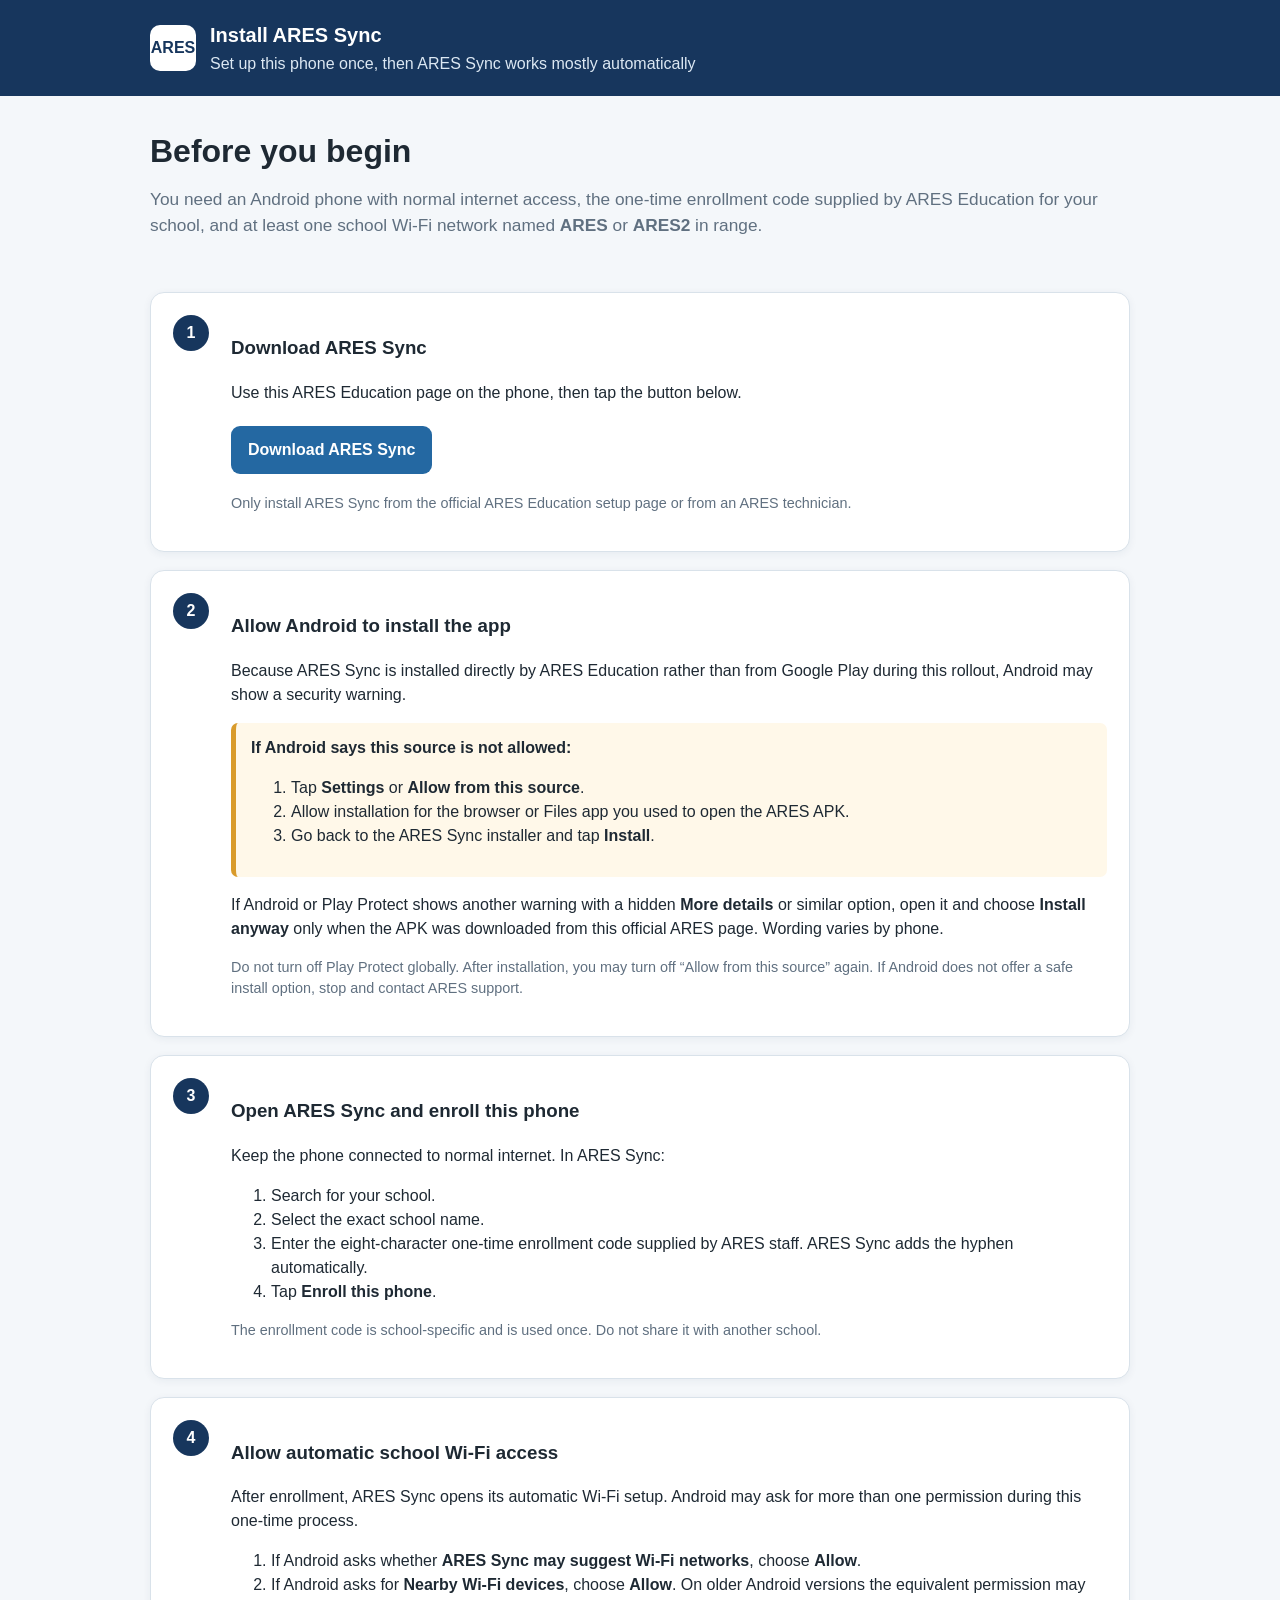
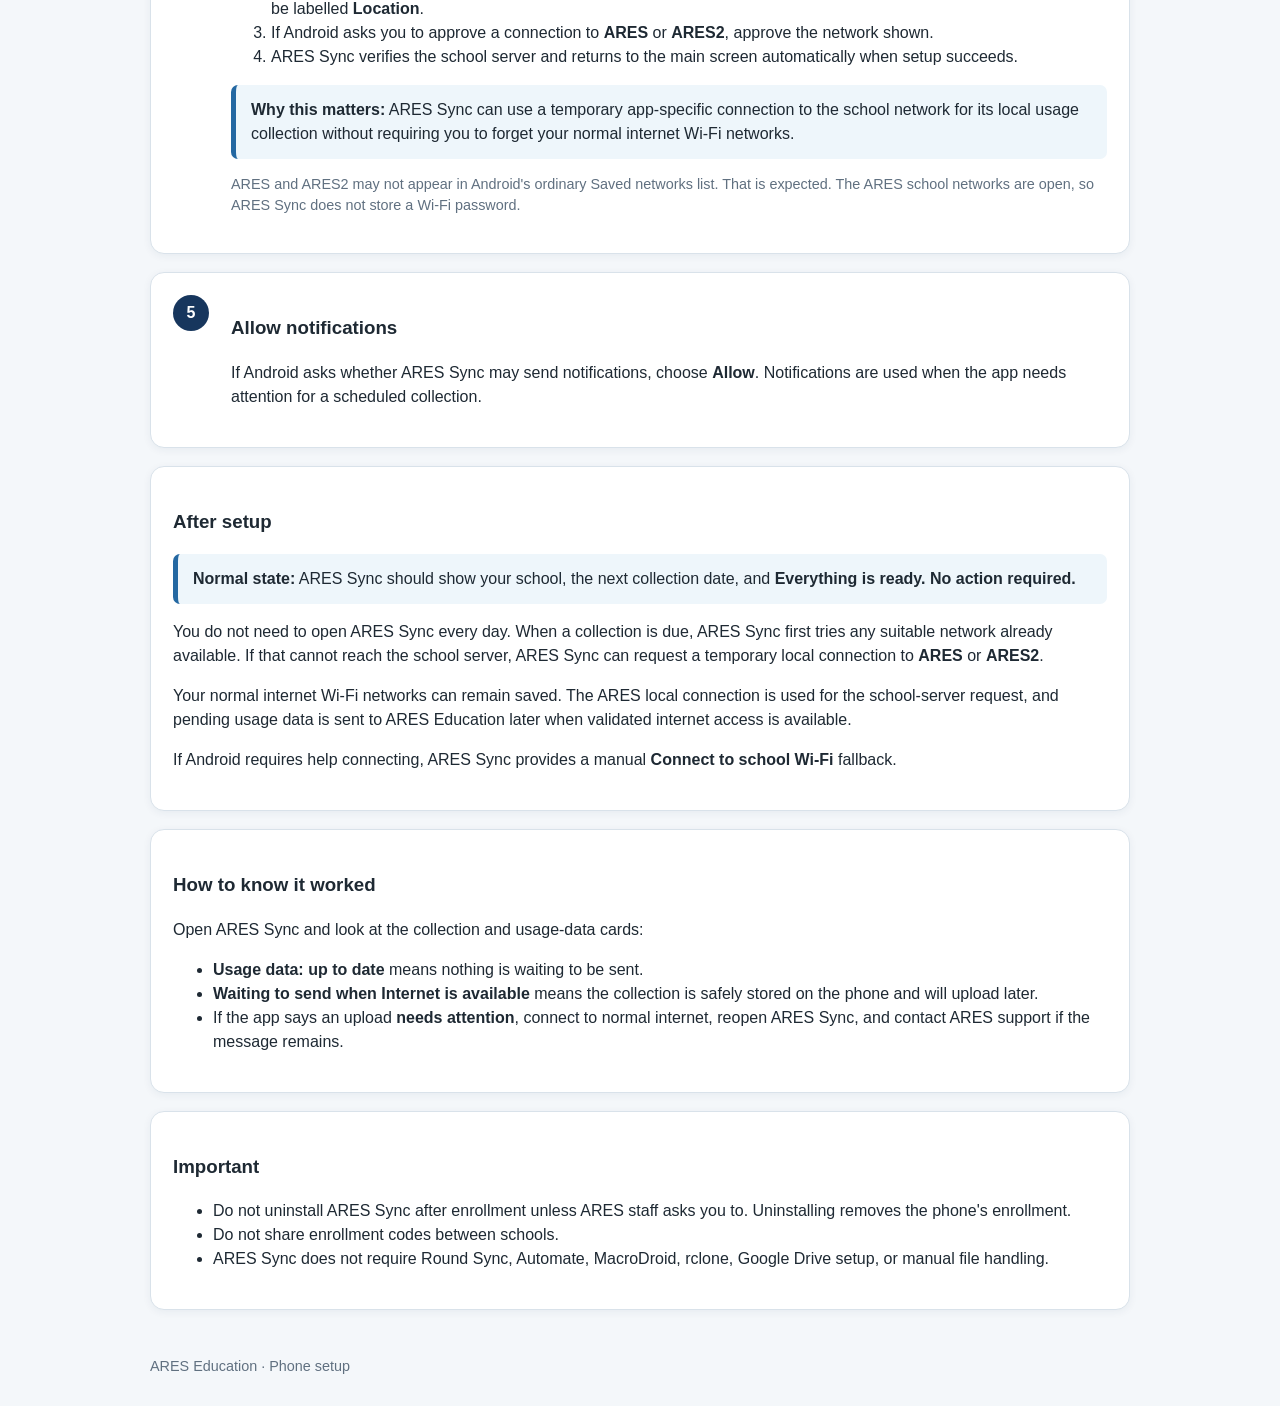
==== commit 94e09fe6: "Prepare integrated website and due-date acceptance test AI-Task-ID: ares-20260914-integrated-accepta" ====
--- a/public/setup.html
+++ b/public/setup.html
@@ -19,7 +19,7 @@
 <main class="wrap">
   <section class="hero">
     <h2>Before you begin</h2>
-    <p>You need an Android phone with normal internet access and the one-time enrollment code supplied by ARES Education for your school.</p>
+    <p>You need an Android phone with normal internet access, the one-time enrollment code supplied by ARES Education for your school, and at least one school Wi-Fi network named <strong>ARES</strong> or <strong>ARES2</strong> in range.</p>
   </section>
 
   <section class="card step">
@@ -41,7 +41,7 @@
         <strong>If Android says this source is not allowed:</strong>
         <ol>
           <li>Tap <strong>Settings</strong> or <strong>Allow from this source</strong>.</li>
-          <li>Allow installation for the browser or Files app you used to open this ARES APK.</li>
+          <li>Allow installation for the browser or Files app you used to open the ARES APK.</li>
           <li>Go back to the ARES Sync installer and tap <strong>Install</strong>.</li>
         </ol>
       </div>
@@ -58,7 +58,7 @@
       <ol>
         <li>Search for your school.</li>
         <li>Select the exact school name.</li>
-        <li>Enter the one-time enrollment code supplied by ARES staff.</li>
+        <li>Enter the eight-character one-time enrollment code supplied by ARES staff. ARES Sync adds the hyphen automatically.</li>
         <li>Tap <strong>Enroll this phone</strong>.</li>
       </ol>
       <p class="small">The enrollment code is school-specific and is used once. Do not share it with another school.</p>
@@ -68,12 +68,18 @@
   <section class="card step">
     <div class="stepno">4</div>
     <div>
-      <h3>Save the school Wi-Fi networks</h3>
-      <p>After enrollment, ARES Sync shows a short <strong>Finish ARES Wi-Fi setup</strong> screen. Tap <strong>Save ARES Wi-Fi networks</strong>. Android will then ask permission to save the open Wi-Fi networks <strong>ARES2</strong> and <strong>ARES</strong>. Tap Android's <strong>Save</strong> button.</p>
+      <h3>Allow automatic school Wi-Fi access</h3>
+      <p>After enrollment, ARES Sync opens its automatic Wi-Fi setup. Android may ask for more than one permission during this one-time process.</p>
+      <ol>
+        <li>If Android asks whether <strong>ARES Sync may suggest Wi-Fi networks</strong>, choose <strong>Allow</strong>.</li>
+        <li>If Android asks for <strong>Nearby Wi-Fi devices</strong>, choose <strong>Allow</strong>. On older Android versions the equivalent permission may be labelled <strong>Location</strong>.</li>
+        <li>If Android asks you to approve a connection to <strong>ARES</strong> or <strong>ARES2</strong>, approve the network shown.</li>
+        <li>ARES Sync verifies the school server and returns to the main screen automatically when setup succeeds.</li>
+      </ol>
       <div class="notice">
-        <strong>Why this matters:</strong> once saved, Android can reconnect to the school ARES network automatically when it is available. This allows scheduled usage collection to happen with little or no teacher involvement.
+        <strong>Why this matters:</strong> ARES Sync can use a temporary app-specific connection to the school network for its local usage collection without requiring you to forget your normal internet Wi-Fi networks.
       </div>
-      <p class="small">The extra ARES setup screen intentionally requires a user tap before Android opens its Wi-Fi confirmation. The ARES networks are open, so no Wi-Fi password is stored by ARES Sync. If this step is skipped, the app will show a button to complete it later.</p>
+      <p class="small">ARES and ARES2 may not appear in Android's ordinary Saved networks list. That is expected. The ARES school networks are open, so ARES Sync does not store a Wi-Fi password.</p>
     </div>
   </section>
 
@@ -81,7 +87,7 @@
     <div class="stepno">5</div>
     <div>
       <h3>Allow notifications</h3>
-      <p>If Android asks whether ARES Sync may send notifications, choose <strong>Allow</strong>. Notifications are used only when the app needs attention for a scheduled collection.</p>
+      <p>If Android asks whether ARES Sync may send notifications, choose <strong>Allow</strong>. Notifications are used when the app needs attention for a scheduled collection.</p>
     </div>
   </section>
 
@@ -90,10 +96,9 @@
     <div class="notice">
       <strong>Normal state:</strong> ARES Sync should show your school, the next collection date, and <strong>Everything is ready. No action required.</strong>
     </div>
-    <p>You do not need to open ARES Sync every day. When a collection becomes due, the app first tries to collect silently if the phone can reach the school ARES server.</p>
-    <p>If the first attempt happens while the phone is away from school, ARES Sync keeps retrying. When the phone later reaches the school and Android connects to saved <strong>ARES</strong> or <strong>ARES2</strong>, a later retry can complete the collection automatically.</p>
-    <p>If Android does not connect automatically, ARES Sync still provides the manual <strong>Connect to school Wi-Fi</strong> fallback.</p>
-    <p>When normal internet access later returns, ARES Sync sends any pending usage report automatically in the background.</p>
+    <p>You do not need to open ARES Sync every day. When a collection is due, ARES Sync first tries any suitable network already available. If that cannot reach the school server, ARES Sync can request a temporary local connection to <strong>ARES</strong> or <strong>ARES2</strong>.</p>
+    <p>Your normal internet Wi-Fi networks can remain saved. The ARES local connection is used for the school-server request, and pending usage data is sent to ARES Education later when validated internet access is available.</p>
+    <p>If Android requires help connecting, ARES Sync provides a manual <strong>Connect to school Wi-Fi</strong> fallback.</p>
   </section>
 
   <section class="card">
@@ -111,7 +116,7 @@
     <ul>
       <li>Do not uninstall ARES Sync after enrollment unless ARES staff asks you to. Uninstalling removes the phone's enrollment.</li>
       <li>Do not share enrollment codes between schools.</li>
-      <li>ARES Sync does not require Round Sync, Automate, MacroDroid, Google Drive setup, or manual file handling.</li>
+      <li>ARES Sync does not require Round Sync, Automate, MacroDroid, rclone, Google Drive setup, or manual file handling.</li>
     </ul>
   </section>
 </main>
